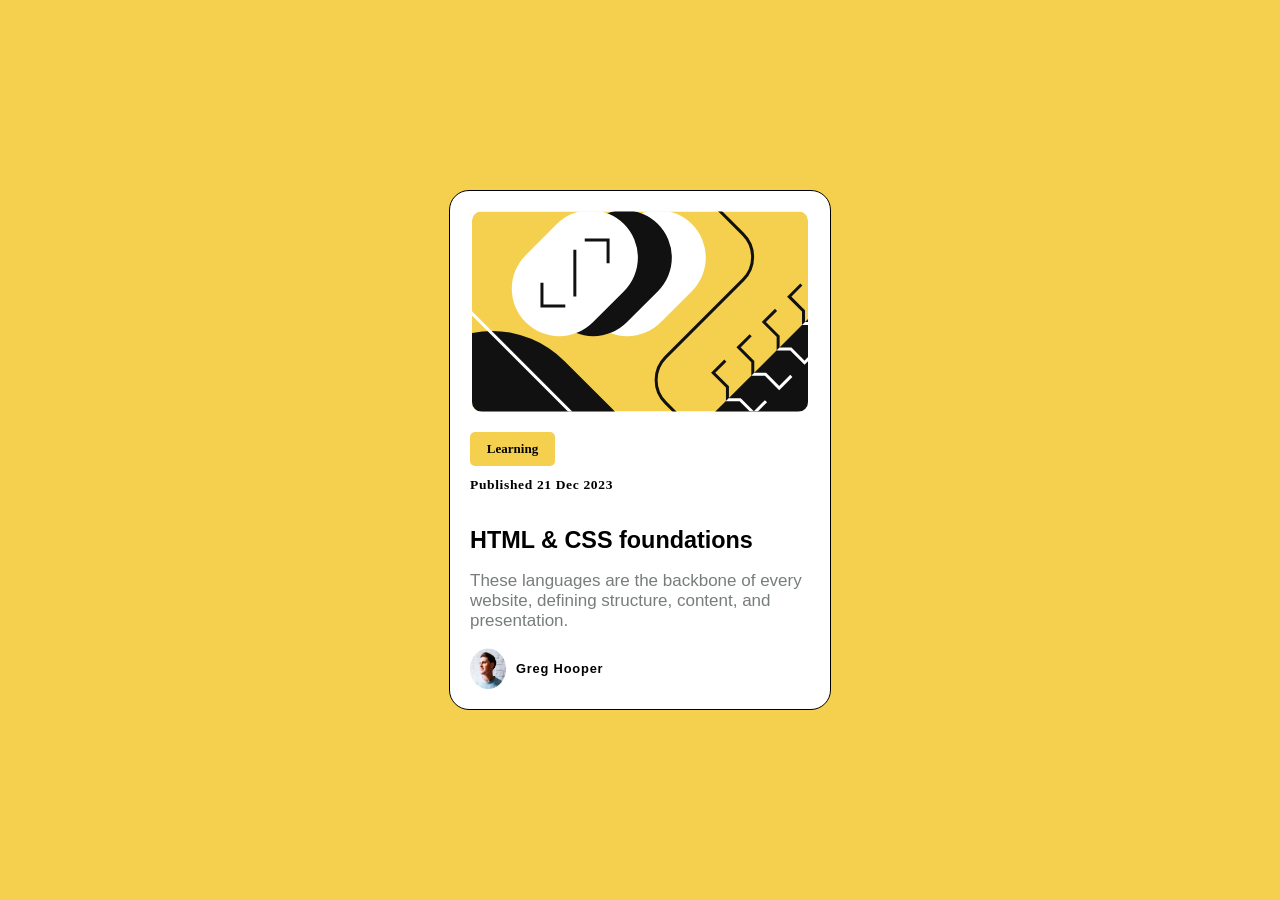
==== index.html @ c39986bc "changes" ====
<!DOCTYPE html>
<html lang="en">
<head>
  <meta charset="UTF-8">
  <meta name="viewport" content="width=device-width, initial-scale=1.0"> <!-- displays site properly based on user's device -->
  <link rel="stylesheet" href="./assets/fonts/static/Figtree-ExtraBold.ttf">
  <link rel="stylesheet" href="./style.css">
  <link rel="icon" type="image/png" sizes="32x32" href="./assets/images/favicon-32x32.png">
  
  <title>Frontend Mentor | Blog preview card</title>

  <style>
    .attribution { font-size: 11px; text-align: center; }
    .attribution a { color: hsl(228, 45%, 44%); }
  </style>
</head>
<body>
  <main role="main">
    <div class="container">
      <div class="illustrator">
        <img src="./assets/images/illustration-article.svg" alt="illustration picture">
      </div>
      
      <div class="learn">
        <h1>Learning</h1>
      </div>

      <div class="public">
        <h2>Published 21 Dec 2023</h2>
      </div>
  
      <div class="topic">
        <h3>HTML & CSS foundations</h3>
      </div>
  
      <div class="text">
        <p>These languages are the backbone of every website, defining structure, content, and presentation.</p>
      </div>
  
      <div class="last">
        <img src="./assets/images/image-avatar.webp" alt="profile photo" width="10%">
        <h3>Greg Hooper</h3>
      </div>
    </div>
    
  </main>
  
  
  
</body>
</html>
---- style.css ----
body, html {
    margin: 0;
    padding: 0;
    height: 100%;
    display: flex;
    justify-content: center; 
    align-items: center; 
    background-color: hsl(47, 88%, 63%);
}

.container {
    background-color: white;
    display: flex;
    align-items: ;
    flex-direction: column;
    justify-content: center;
    align-content: center;
    width: 380px;
    height: 518px;
    border-radius: 20px;
    border: 1px solid black;
}


.learn {
    background-color: hsl(47, 88%, 63%);
    display: flex;
    width: 85px;
    justify-content: center;
    border-radius: 5px;
    margin-top: 20px;
    font-weight: bolder;
}

.public, .text, .learn {
    margin-left:20px; 
    
}

.public {
    font-size: 9px;
    letter-spacing: 0.65px;

}

.topic {
    height: 30px;
    margin-left: 10px;
    font-family: sans-serif;
    font-size: 20px;
}

.text{
    font-size: 17px;
    font-family: 'Trebuchet MS', 'Lucida Sans Unicode', 'Lucida Grande', 'Lucida Sans', Arial, sans-serif;
    color: rgb(119, 124, 124);
    margin-left: 20px;
    margin-top: 20px;
}

.last {
    display: flex;
    margin-left: 20px;
    font-size: 11px;
    font-family: 'Trebuchet MS', 'Lucida Sans Unicode', 'Lucida Grande', 'Lucida Sans', Arial, sans-serif;
    letter-spacing: 0.8px;
}

.illustrator {
    display: flex;
    justify-content: center;
}

.illustrator img {
    border-radius: 10px;
}

h1{
    font-size: small;
    font-weight: bolder;
}

h3 {
    margin-left: 10px;
}
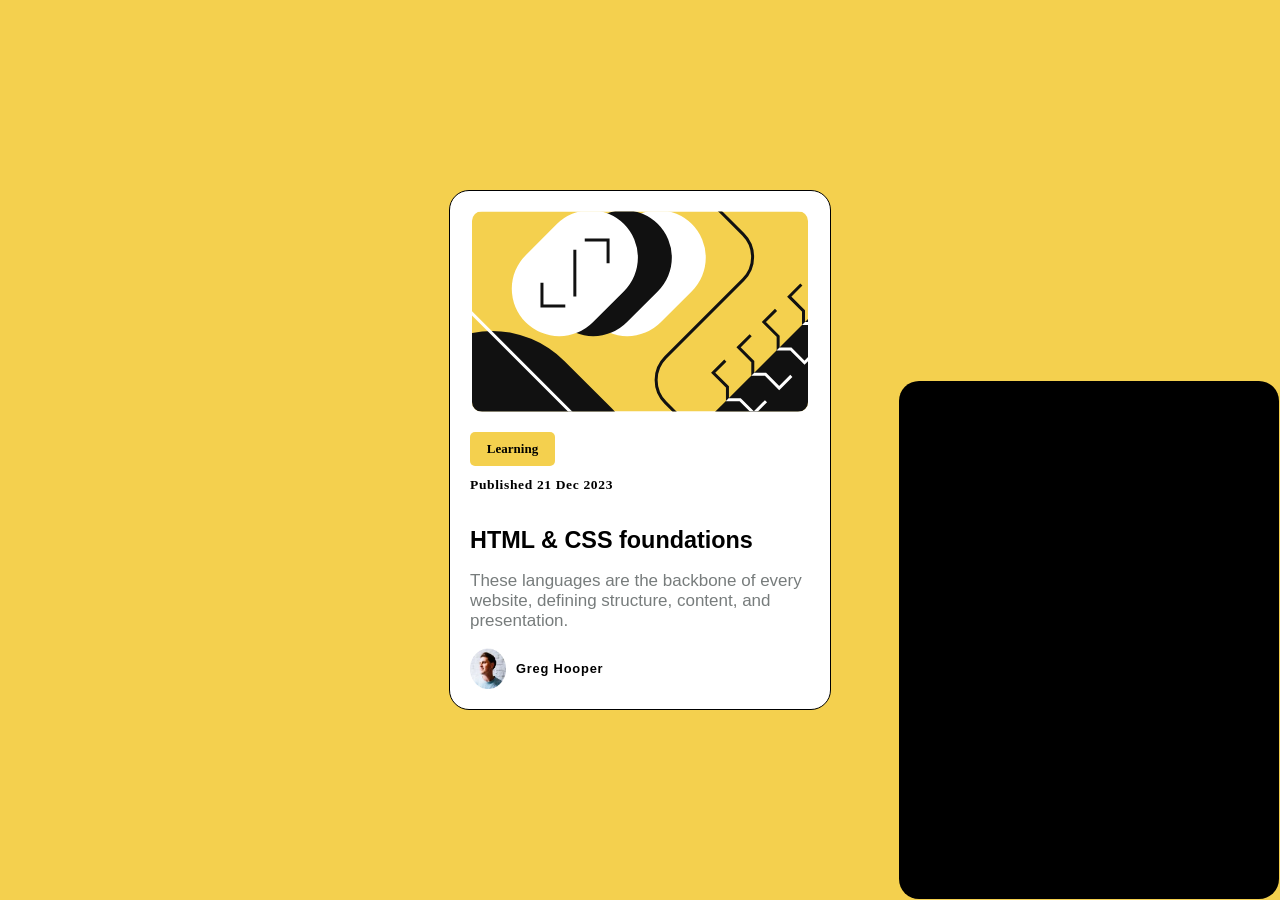
==== commit 5b5b0fd5: "summary" ====
--- a/index.html
+++ b/index.html
@@ -9,13 +9,12 @@
   
   <title>Frontend Mentor | Blog preview card</title>
 
-  <style>
-    .attribution { font-size: 11px; text-align: center; }
-    .attribution a { color: hsl(228, 45%, 44%); }
-  </style>
+  
 </head>
 <body>
+  
   <main role="main">
+    <div class="empty"></div>
     <div class="container">
       <div class="illustrator">
         <img src="./assets/images/illustration-article.svg" alt="illustration picture">
--- a/style.css
+++ b/style.css
@@ -9,6 +9,7 @@
 }
 
 .container {
+    position: relative;
     background-color: white;
     display: flex;
     align-items: ;
@@ -19,8 +20,18 @@
     height: 518px;
     border-radius: 20px;
     border: 1px solid black;
+
 }
 
+.empty {
+    position: absolute;
+    background-color: black; 
+    width: 380px; 
+    height: 518px;
+    border-radius: 20px;
+    right: 1px;
+    bottom: 1px;
+  }
 
 .learn {
     background-color: hsl(47, 88%, 63%);
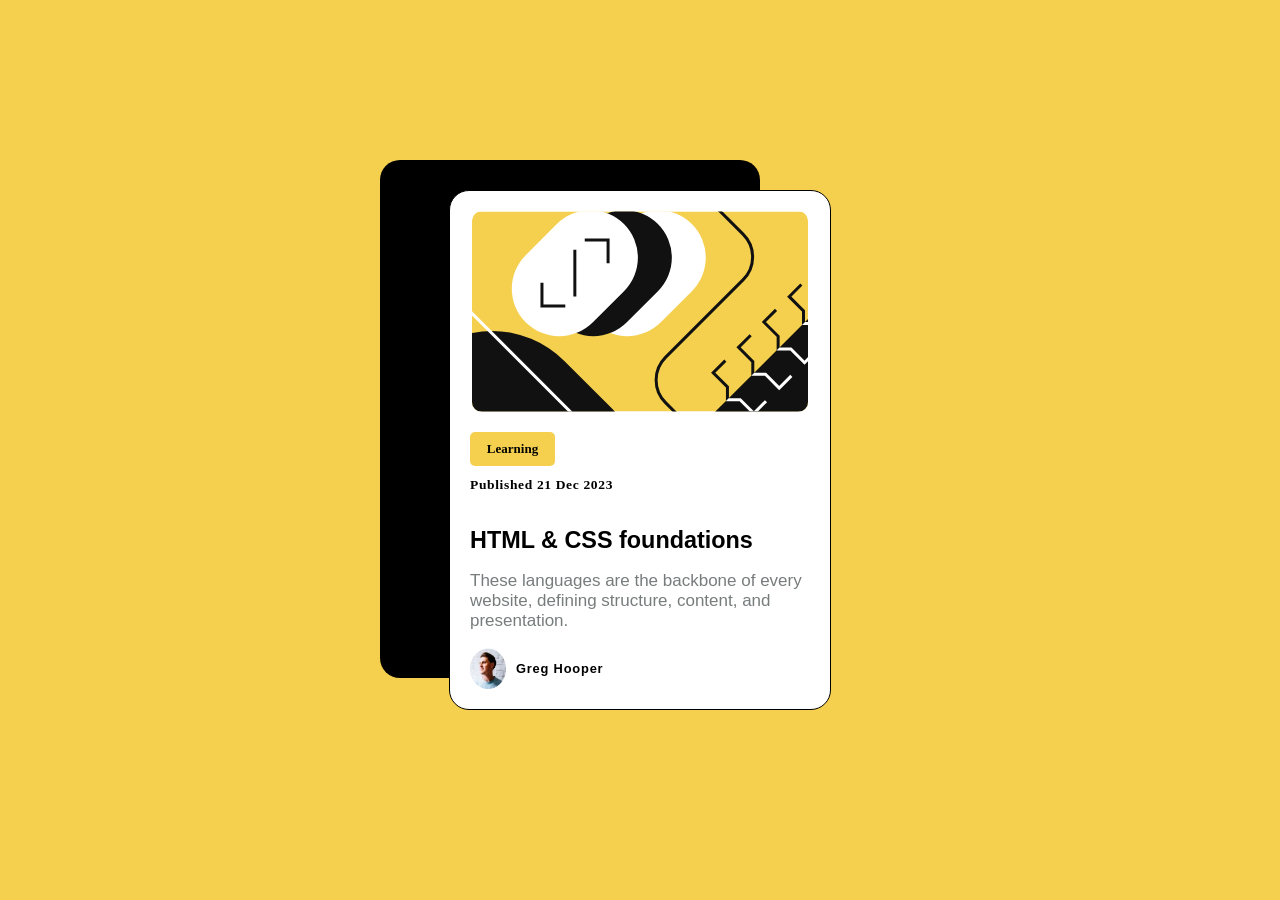
==== commit b827304f: "update" ====
--- a/index.html
+++ b/index.html
@@ -14,7 +14,7 @@
 <body>
   
   <main role="main">
-    <div class="empty"></div>
+    <div class="empty"></div> 
     <div class="container">
       <div class="illustrator">
         <img src="./assets/images/illustration-article.svg" alt="illustration picture">
--- a/style.css
+++ b/style.css
@@ -2,14 +2,13 @@
     margin: 0;
     padding: 0;
     height: 100%;
-    display: flex;
+    display: grid;
     justify-content: center; 
     align-items: center; 
     background-color: hsl(47, 88%, 63%);
 }
 
 .container {
-    position: relative;
     background-color: white;
     display: flex;
     align-items: ;
@@ -20,19 +19,19 @@
     height: 518px;
     border-radius: 20px;
     border: 1px solid black;
-
+    position: relative;
 }
 
 .empty {
     position: absolute;
-    background-color: black; 
-    width: 380px; 
-    height: 518px;
+    background-color: black; /* Black background color */
+    width: 380px; /* Same width as container */
+    height: 518px; /* Same height as container */
+    right: 520px; /* Displaced to the right by 20px */
+    top: 160px;
+   
     border-radius: 20px;
-    right: 1px;
-    bottom: 1px;
   }
-
 .learn {
     background-color: hsl(47, 88%, 63%);
     display: flex;
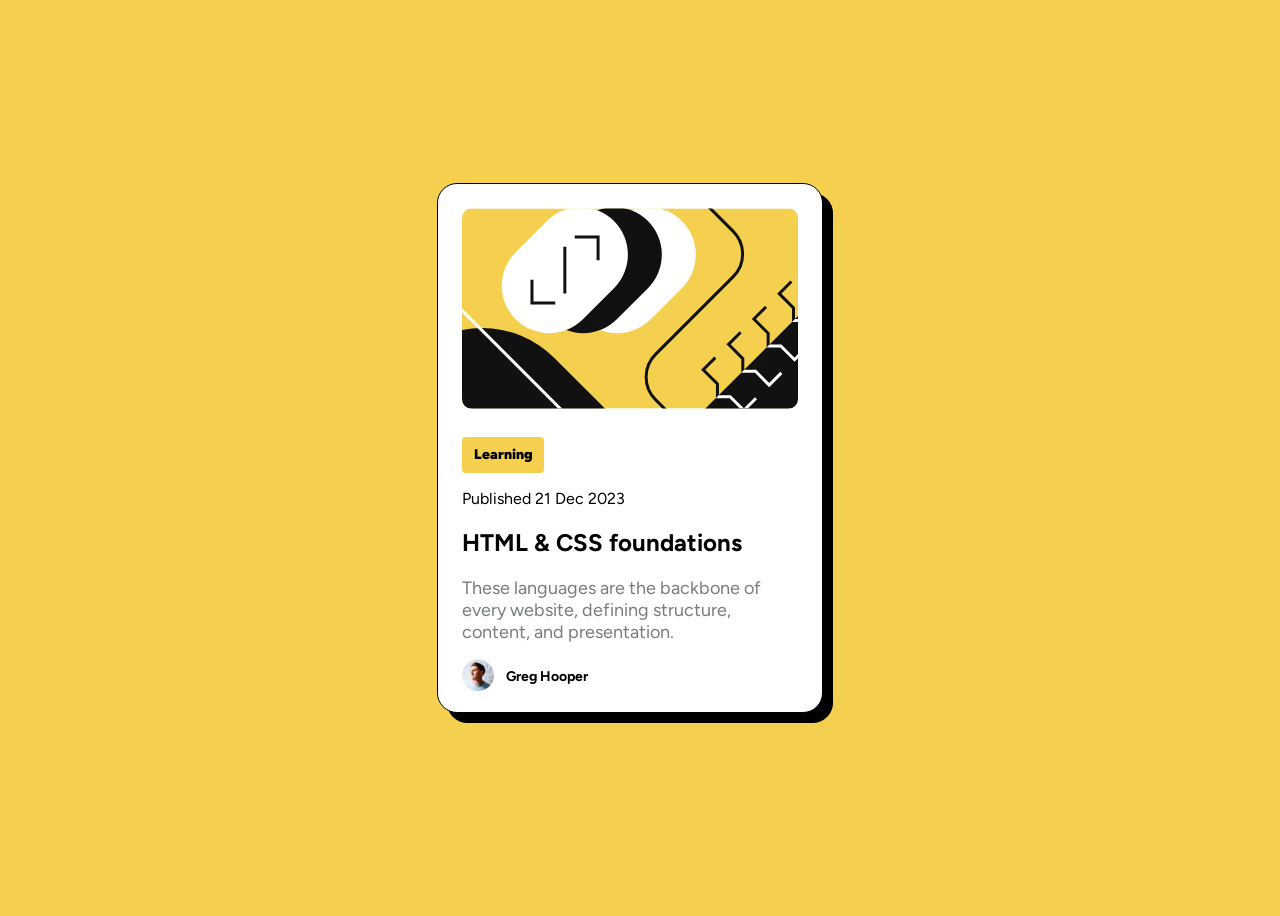
==== commit a67cf635: "html and css" ====
--- a/index.html
+++ b/index.html
@@ -2,49 +2,55 @@
 <html lang="en">
 <head>
   <meta charset="UTF-8">
-  <meta name="viewport" content="width=device-width, initial-scale=1.0"> <!-- displays site properly based on user's device -->
+  <meta name="viewport" content="width=device-width, initial-scale=1.0">
   <link rel="stylesheet" href="./assets/fonts/static/Figtree-ExtraBold.ttf">
   <link rel="stylesheet" href="./style.css">
   <link rel="icon" type="image/png" sizes="32x32" href="./assets/images/favicon-32x32.png">
+  <link rel="preconnect" href="https://fonts.googleapis.com">
+  <link rel="preconnect" href="https://fonts.gstatic.com" crossorigin>
+  <link href="https://fonts.googleapis.com/css2?family=Figtree:ital,wght@0,300..900;1,300..900&display=swap" rel="stylesheet">
+  <title>Frontend Mentor | Blog preview card</title>
+</head>
+  <header>
+
+  </header>
+  <main role="main-1">
+    <div class="container">    
+        <div class="illustration">
+          <img src="./assets/images/illustration-article.svg" alt="Illustration of article">
+        </div>
+        <div class="section-header">
+          <h1>Learning</h1>
+        </div>
   
-  <title>Frontend Mentor | Blog preview card</title>
+        <div class="details">
+          <div class="publication-date">
+            <p>Published 21 Dec 2023</p>
+          </div>
+      
+          <div class="topic">
+            <h2>HTML & CSS foundations</h2>
+          </div>
+      
+          <div class="text">
+            <p>These languages are the backbone of every website, defining structure, content, and presentation.</p>
+          </div>
+        </div>
+        
+        <div class="author-info">
+          <div class="author-image">
+            <img src="./assets/images/image-avatar.webp" height="32" width="32" alt="Profile photo of author">
+          </div>
+          <div class="author-name">
+            <h3>Greg Hooper</h3>
+          </div>
+        </div>
+    </div>
+    <div class="empty">
 
-  
-</head>
-<body>
-  
-  <main role="main">
-    <div class="empty"></div> 
-    <div class="container">
-      <div class="illustrator">
-        <img src="./assets/images/illustration-article.svg" alt="illustration picture">
-      </div>
-      
-      <div class="learn">
-        <h1>Learning</h1>
-      </div>
+    </div>
+  </main>
+  <footer>
 
-      <div class="public">
-        <h2>Published 21 Dec 2023</h2>
-      </div>
-  
-      <div class="topic">
-        <h3>HTML & CSS foundations</h3>
-      </div>
-  
-      <div class="text">
-        <p>These languages are the backbone of every website, defining structure, content, and presentation.</p>
-      </div>
-  
-      <div class="last">
-        <img src="./assets/images/image-avatar.webp" alt="profile photo" width="10%">
-        <h3>Greg Hooper</h3>
-      </div>
-    </div>
-    
-  </main>
-  
-  
-  
-</body>
-</html>+  </footer>
+</html>
--- a/style.css
+++ b/style.css
@@ -1,95 +1,83 @@
-body, html {
-    margin: 0;
-    padding: 0;
-    height: 100%;
-    display: grid;
-    justify-content: center; 
-    align-items: center; 
+/* Global Styles */
+body {
+    font-family: 'Figtree'; /* Use the imported font family */
+    max-width: 1440px;
     background-color: hsl(47, 88%, 63%);
+    display: flex;
+    flex-direction: column;
+    justify-content: center;
+    align-items: center;
+    height: 100vh;
 }
 
+/* Illustration Styles */
+.illustration > img {
+    border-radius: 10px;
+    width: 100%;
+}
+
+/* Container Styles */
 .container {
+    position: absolute;
+    margin: -10px;
     background-color: white;
     display: flex;
-    align-items: ;
     flex-direction: column;
-    justify-content: center;
-    align-content: center;
-    width: 380px;
-    height: 518px;
+    width: 336px; 
+    height: 480px; 
+    padding: 24px;
     border-radius: 20px;
     border: 1px solid black;
-    position: relative;
 }
 
-.empty {
-    position: absolute;
-    background-color: black; /* Black background color */
-    width: 380px; /* Same width as container */
-    height: 518px; /* Same height as container */
-    right: 520px; /* Displaced to the right by 20px */
-    top: 160px;
-   
-    border-radius: 20px;
-  }
-.learn {
+/* Section Header Styles */
+.section-header {
     background-color: hsl(47, 88%, 63%);
     display: flex;
-    width: 85px;
+    width: 82px;
+    align-items: center;
+    margin-top: 24px;
     justify-content: center;
-    border-radius: 5px;
-    margin-top: 20px;
+    border-radius: 4px;
     font-weight: bolder;
 }
 
-.public, .text, .learn {
-    margin-left:20px; 
-    
+
+.empty {
+    background-color: black;
+    display: flex;
+    flex-direction: column;
+    width: 384px;
+    height: 528px;
+    border-radius: 20px;
+    border: 1px solid black;
 }
 
-.public {
-    font-size: 9px;
-    letter-spacing: 0.65px;
-
+.public, .author-info {
+    font-size: 14px;
 }
 
-.topic {
-    height: 30px;
-    margin-left: 10px;
-    font-family: sans-serif;
-    font-size: 20px;
+
+.text {
+    font-size: 18px;
+    color: rgb(119, 124, 124);
 }
 
-.text{
-    font-size: 17px;
-    font-family: 'Trebuchet MS', 'Lucida Sans Unicode', 'Lucida Grande', 'Lucida Sans', Arial, sans-serif;
-    color: rgb(119, 124, 124);
-    margin-left: 20px;
-    margin-top: 20px;
+
+.author-info {
+    display: flex;
+    width: 129px;
+    height: 32px;
+    align-items: center;
+    padding-bottom: 24px;
 }
 
-.last {
-    display: flex;
-    margin-left: 20px;
-    font-size: 11px;
-    font-family: 'Trebuchet MS', 'Lucida Sans Unicode', 'Lucida Grande', 'Lucida Sans', Arial, sans-serif;
-    letter-spacing: 0.8px;
+.author-image {
+    padding-right: 12px;
 }
 
-.illustrator {
-    display: flex;
-    justify-content: center;
-}
 
-.illustrator img {
-    border-radius: 10px;
-}
-
-h1{
-    font-size: small;
+h1, h3 {
+    font-size: 14px;
     font-weight: bolder;
 }
-
-h3 {
-    margin-left: 10px;
-}
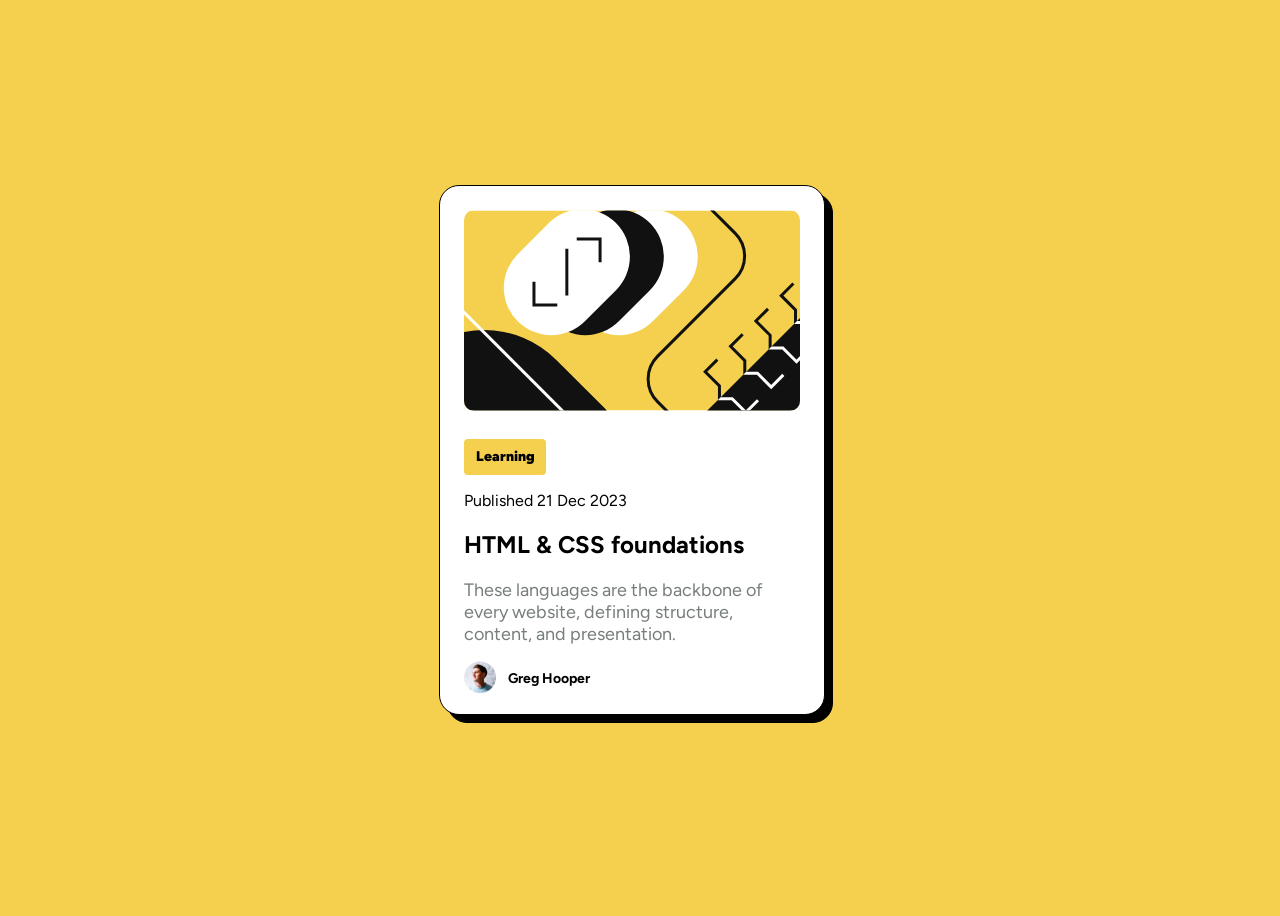
==== commit cbd00411: "html" ====
--- a/index.html
+++ b/index.html
@@ -14,7 +14,7 @@
   <header>
 
   </header>
-  <main role="main-1">
+  <main role="main">
     <div class="container">    
         <div class="illustration">
           <img src="./assets/images/illustration-article.svg" alt="Illustration of article">
--- a/style.css
+++ b/style.css
@@ -1,6 +1,6 @@
 /* Global Styles */
 body {
-    font-family: 'Figtree'; /* Use the imported font family */
+    font-family: 'Figtree'; 
     max-width: 1440px;
     background-color: hsl(47, 88%, 63%);
     display: flex;
@@ -10,16 +10,15 @@
     height: 100vh;
 }
 
-/* Illustration Styles */
+
 .illustration > img {
     border-radius: 10px;
     width: 100%;
 }
 
-/* Container Styles */
 .container {
     position: absolute;
-    margin: -10px;
+    margin: -8px;
     background-color: white;
     display: flex;
     flex-direction: column;
@@ -30,7 +29,7 @@
     border: 1px solid black;
 }
 
-/* Section Header Styles */
+
 .section-header {
     background-color: hsl(47, 88%, 63%);
     display: flex;
@@ -76,8 +75,25 @@
     padding-right: 12px;
 }
 
-
 h1, h3 {
     font-size: 14px;
     font-weight: bolder;
 }
+
+@media (max-width: 375px) {
+    
+    .container,
+    .empty {
+        width: 90%;
+        max-width: 320px; 
+        height: auto; 
+        padding: 16px; 
+    }
+
+}
+
+.section-header:hover {
+    background-color: rgb(233, 162, 21); 
+    color: rgb(0, 0, 0); 
+    cursor: pointer; 
+}
